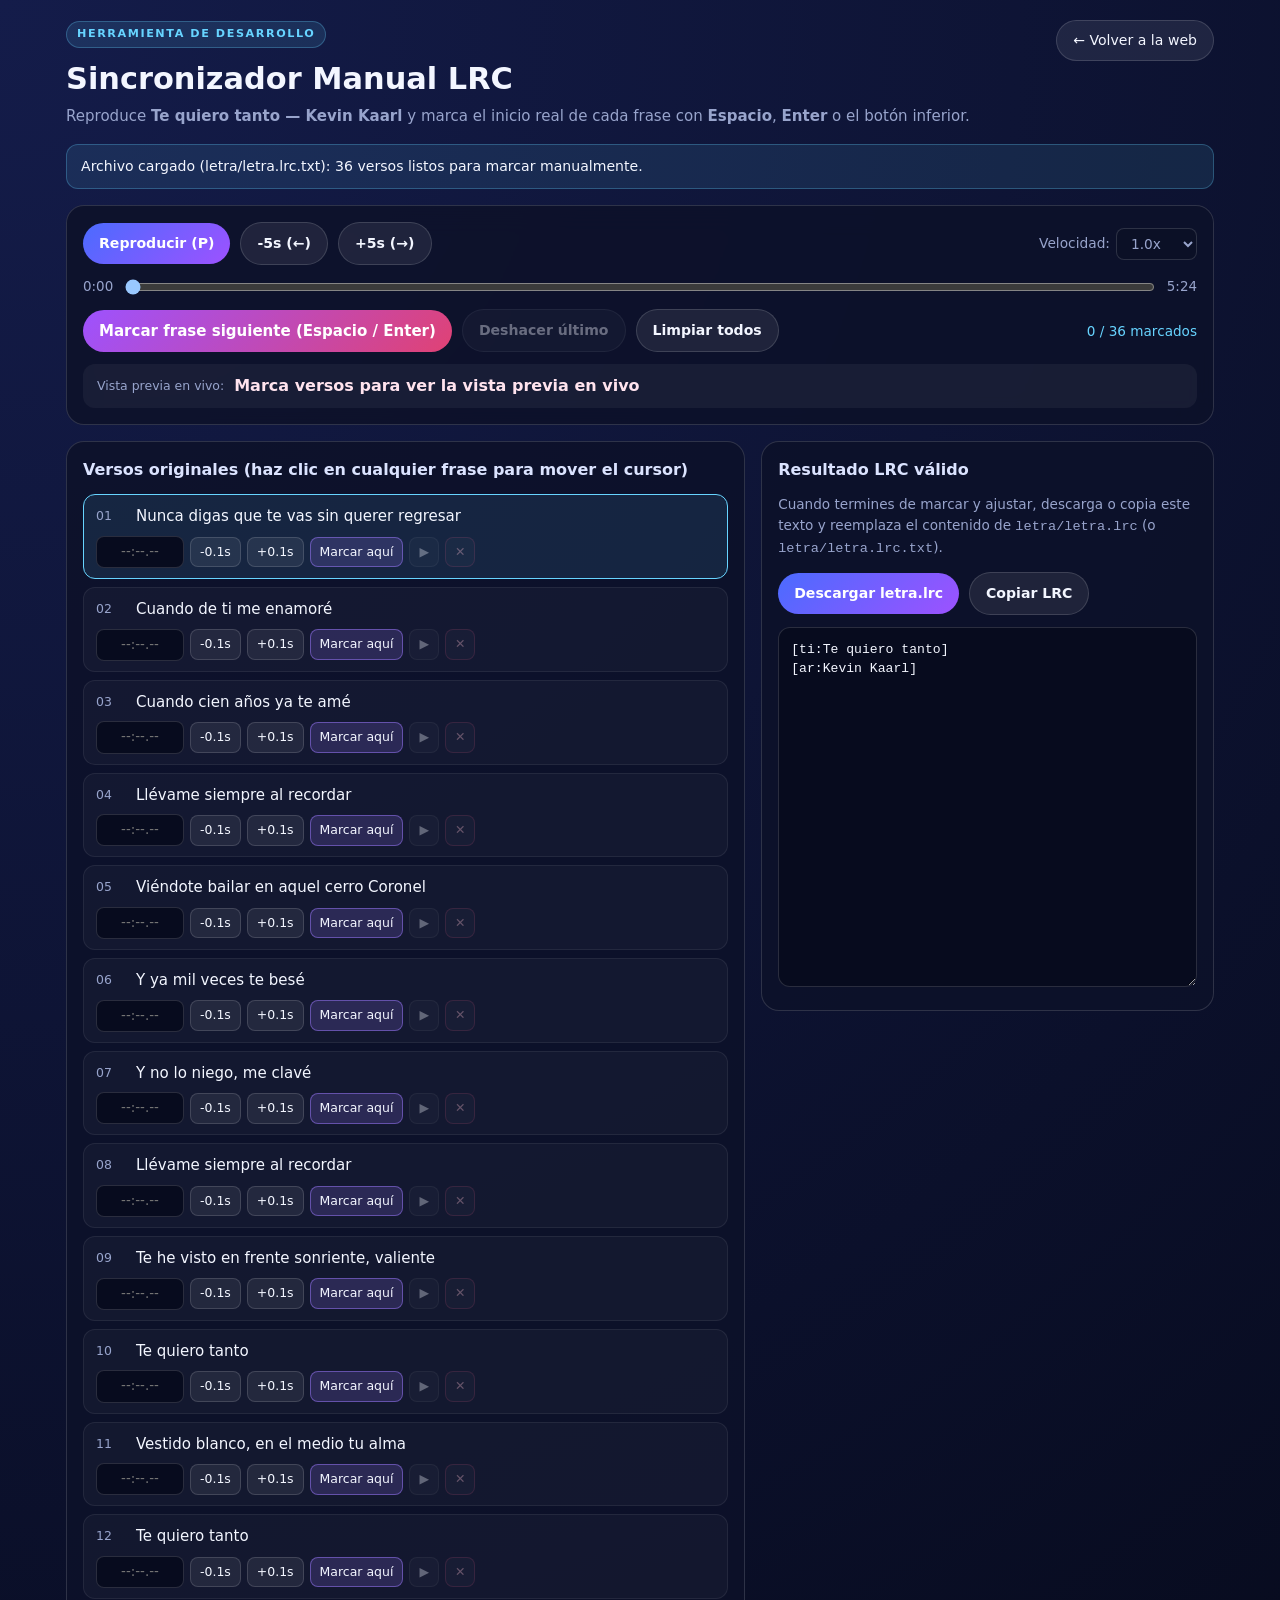
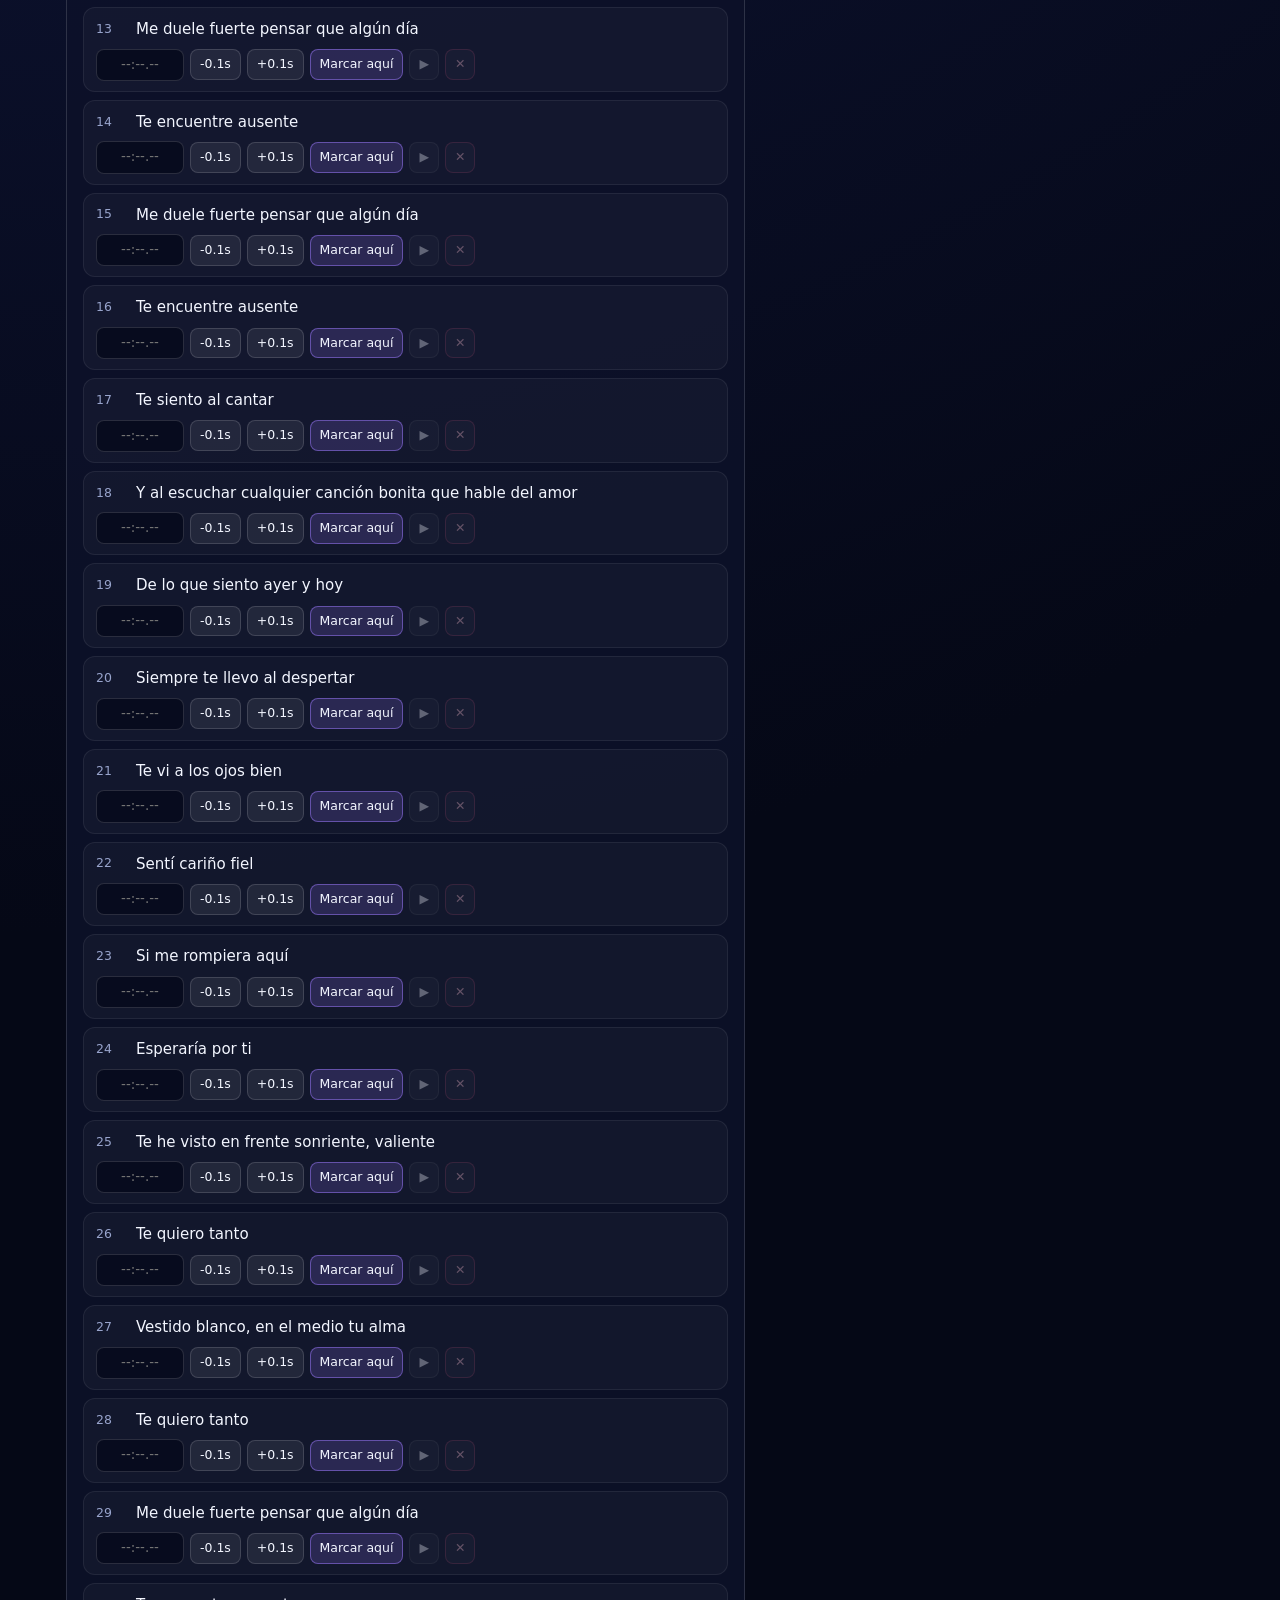
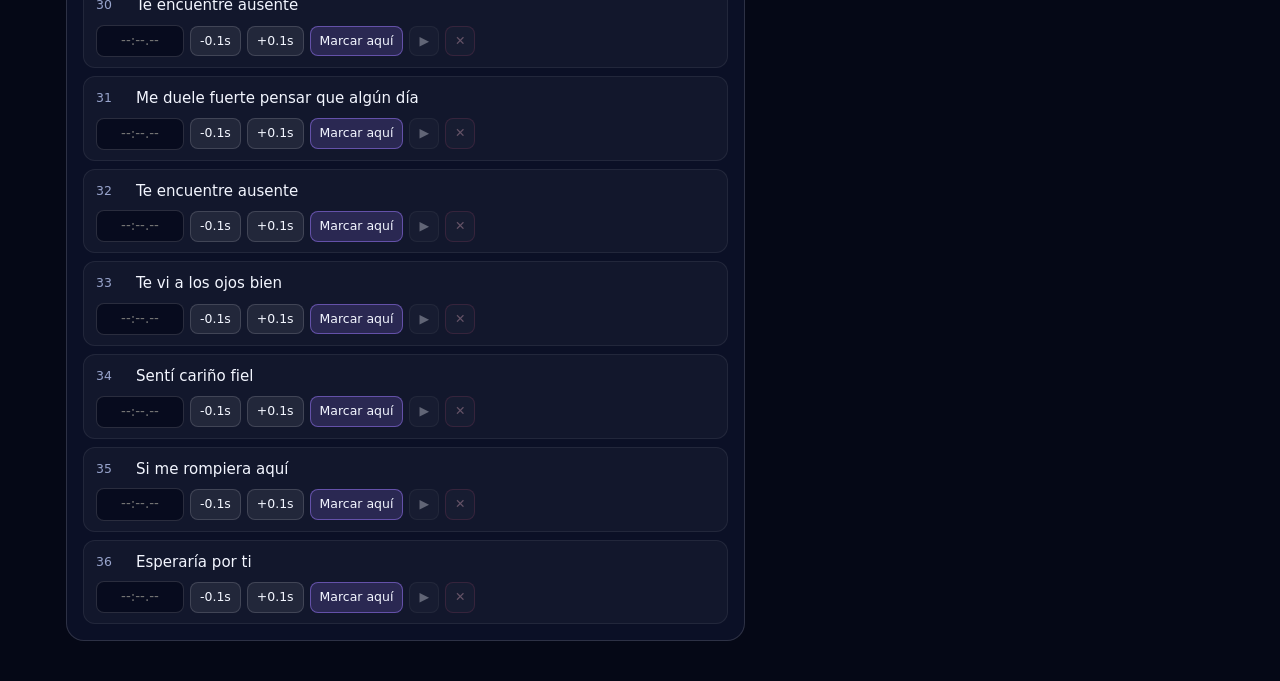
==== sync-tool.html @ 8559fb48 "Add files via upload" ====
<!DOCTYPE html>
<html lang="es">
  <head>
    <meta charset="UTF-8" />
    <meta name="viewport" content="width=device-width, initial-scale=1.0" />
    <title>Sincronizador LRC Manual — Te quiero tanto</title>
    <link rel="stylesheet" href="css/sync-tool.css" />
  </head>
  <body>
    <main class="tool-shell">
      <header class="tool-header">
        <div>
          <span class="tool-badge">HERRAMIENTA DE DESARROLLO</span>
          <h1>Sincronizador Manual LRC</h1>
          <p class="tool-subtitle">
            Reproduce <strong>Te quiero tanto — Kevin Kaarl</strong> y marca el
            inicio real de cada frase con <strong>Espacio</strong>,
            <strong>Enter</strong> o el botón inferior.
          </p>
        </div>
        <a class="tool-back-link" href="index.html">← Volver a la web</a>
      </header>

      <p id="tool-status-banner" class="tool-status" data-type="info">
        Cargando recursos locales...
      </p>

      <section class="tool-player-panel">
        <div class="tool-transport">
          <button id="tool-play-btn" class="btn-main" type="button">
            Reproducir (P)
          </button>
          <button id="tool-rewind-btn" class="btn-ghost" type="button">-5s (←)</button>
          <button id="tool-forward-btn" class="btn-ghost" type="button">+5s (→)</button>

          <label class="rate-label">
            Velocidad:
            <select id="tool-rate-select">
              <option value="0.75">0.75x</option>
              <option value="1" selected>1.0x</option>
              <option value="1.25">1.25x</option>
            </select>
          </label>
        </div>

        <div class="tool-progress-row">
          <span id="tool-current-time">0:00</span>
          <input
            id="tool-progress"
            type="range"
            min="0"
            max="100"
            step="0.1"
            value="0"
            aria-label="Progreso del audio"
          />
          <span id="tool-duration">0:00</span>
        </div>

        <div class="tool-mark-bar">
          <button id="tool-mark-btn" class="btn-mark" type="button">
            Marcar frase siguiente (Espacio / Enter)
          </button>
          <button id="tool-undo-btn" class="btn-ghost" type="button" disabled>
            Deshacer último
          </button>
          <button id="tool-reset-times-btn" class="btn-ghost" type="button">
            Limpiar todos
          </button>
          <span id="tool-marked-count" class="marked-count">0 / 0 marcados</span>
        </div>

        <div class="tool-live-preview">
          <span class="preview-label">Vista previa en vivo:</span>
          <p id="tool-preview-active" class="preview-phrase">
            Marca versos para ver la vista previa en vivo
          </p>
        </div>

        <audio id="tool-audio" preload="metadata"></audio>
      </section>

      <section class="tool-grid">
        <div class="tool-card">
          <h2>Versos originales (haz clic en cualquier frase para mover el cursor)</h2>
          <div id="tool-lines-list" class="sync-lines-list"></div>
        </div>

        <aside class="tool-card tool-export-card">
          <h2>Resultado LRC válido</h2>
          <p class="export-help">
            Cuando termines de marcar y ajustar, descarga o copia este texto y
            reemplaza el contenido de <code>letra/letra.lrc</code> (o
            <code>letra/letra.lrc.txt</code>).
          </p>
          <div class="export-actions">
            <button id="tool-download-btn" class="btn-main" type="button">
              Descargar letra.lrc
            </button>
            <button id="tool-copy-btn" class="btn-ghost" type="button">
              Copiar LRC
            </button>
          </div>
          <textarea
            id="tool-lrc-output"
            class="lrc-output"
            readonly
            spellcheck="false"
            aria-label="Salida en formato LRC"
          ></textarea>
        </aside>
      </section>
    </main>

    <script type="module" src="js/syncTool.js"></script>
  </body>
</html>
---- css/sync-tool.css ----
:root {
  color-scheme: dark;
  --bg: #050816;
  --panel: rgba(13, 18, 42, 0.88);
  --border: rgba(255, 255, 255, 0.14);
  --text: #f3f6ff;
  --muted: #98a4cc;
  --cyan: #67d4ff;
  --violet: #9d7bff;
  --rose: #ff5e8a;
}

*,
*::before,
*::after {
  box-sizing: border-box;
}

body {
  margin: 0;
  min-height: 100vh;
  background: radial-gradient(circle at top left, #141c4a 0%, #050816 62%);
  color: var(--text);
  font-family: 'Segoe UI', system-ui, -apple-system, sans-serif;
  line-height: 1.5;
}

button,
input,
select,
textarea {
  font: inherit;
  color: inherit;
}

.tool-shell {
  max-width: 1180px;
  margin: 0 auto;
  padding: 20px 16px 40px;
  display: flex;
  flex-direction: column;
  gap: 16px;
}

.tool-header {
  display: flex;
  flex-wrap: wrap;
  justify-content: space-between;
  align-items: flex-start;
  gap: 12px;
}

.tool-badge {
  display: inline-block;
  padding: 4px 10px;
  border-radius: 999px;
  font-size: 0.7rem;
  font-weight: 700;
  letter-spacing: 0.14em;
  color: var(--cyan);
  background: rgba(103, 212, 255, 0.12);
  border: 1px solid rgba(103, 212, 255, 0.28);
}

.tool-header h1 {
  margin: 8px 0 4px;
  font-size: clamp(1.4rem, 3vw, 1.9rem);
}

.tool-subtitle {
  margin: 0;
  color: var(--muted);
  font-size: 0.94rem;
}

.tool-back-link {
  padding: 9px 16px;
  border-radius: 999px;
  text-decoration: none;
  color: var(--text);
  background: rgba(255, 255, 255, 0.08);
  border: 1px solid var(--border);
  font-size: 0.88rem;
}

.tool-status {
  margin: 0;
  padding: 11px 14px;
  border-radius: 12px;
  font-size: 0.88rem;
  background: rgba(103, 212, 255, 0.1);
  border: 1px solid rgba(103, 212, 255, 0.28);
}

.tool-status[data-type='error'] {
  color: #ffd3df;
  background: rgba(255, 94, 138, 0.16);
  border-color: rgba(255, 94, 138, 0.36);
}

.tool-player-panel,
.tool-card {
  background: var(--panel);
  border: 1px solid var(--border);
  border-radius: 18px;
  padding: 16px;
}

.tool-player-panel {
  position: sticky;
  top: 10px;
  z-index: 10;
  backdrop-filter: blur(14px);
  display: flex;
  flex-direction: column;
  gap: 12px;
}

.tool-transport,
.tool-mark-bar,
.export-actions {
  display: flex;
  flex-wrap: wrap;
  align-items: center;
  gap: 10px;
}

.btn-main,
.btn-mark,
.btn-ghost {
  padding: 10px 16px;
  border-radius: 999px;
  border: none;
  font-weight: 600;
  font-size: 0.88rem;
  cursor: pointer;
}

.btn-main {
  background: linear-gradient(135deg, #4b6bff, #9d52ff);
  color: #fff;
}

.btn-mark {
  background: linear-gradient(135deg, #9d52ff, #e04274);
  color: #fff;
  font-size: 0.94rem;
}

.btn-ghost {
  background: rgba(255, 255, 255, 0.08);
  border: 1px solid var(--border);
}

.btn-ghost:disabled {
  opacity: 0.4;
  cursor: not-allowed;
}

.rate-label {
  margin-left: auto;
  display: flex;
  align-items: center;
  gap: 6px;
  font-size: 0.86rem;
  color: var(--muted);
}

.rate-label select {
  padding: 6px 10px;
  border-radius: 8px;
  background: #0b1026;
  border: 1px solid var(--border);
}

.tool-progress-row {
  display: flex;
  align-items: center;
  gap: 10px;
  font-size: 0.84rem;
  font-variant-numeric: tabular-nums;
  color: var(--muted);
}

.tool-progress-row input[type='range'] {
  flex: 1;
}

.marked-count {
  margin-left: auto;
  font-size: 0.85rem;
  color: var(--cyan);
}

.tool-live-preview {
  display: flex;
  flex-wrap: wrap;
  align-items: center;
  gap: 10px;
  padding: 10px 14px;
  border-radius: 12px;
  background: rgba(255, 255, 255, 0.05);
}

.preview-label {
  font-size: 0.78rem;
  color: var(--muted);
}

.preview-phrase {
  margin: 0;
  font-weight: 700;
  color: #ffe3ee;
}

.tool-grid {
  display: grid;
  grid-template-columns: 1fr;
  gap: 16px;
}

.tool-card h2 {
  margin: 0 0 12px;
  font-size: 1rem;
  color: #dbe3ff;
}

.sync-lines-list {
  display: flex;
  flex-direction: column;
  gap: 8px;
}

.sync-row {
  display: grid;
  grid-template-columns: 30px 1fr;
  gap: 8px 10px;
  align-items: center;
  padding: 10px 12px;
  border-radius: 12px;
  background: rgba(255, 255, 255, 0.03);
  border: 1px solid rgba(255, 255, 255, 0.07);
}

.sync-row.is-cursor {
  border-color: var(--cyan);
  background: rgba(103, 212, 255, 0.1);
}

.sync-row.is-playing-line {
  border-color: var(--rose);
  background: rgba(255, 94, 138, 0.14);
}

.sync-index {
  font-size: 0.78rem;
  font-variant-numeric: tabular-nums;
  color: var(--muted);
}

.sync-lyric-text {
  font-size: 0.94rem;
  cursor: pointer;
}

.sync-row-controls {
  grid-column: 1 / -1;
  display: flex;
  flex-wrap: wrap;
  align-items: center;
  gap: 6px;
}

.sync-time-input {
  width: 88px;
  padding: 5px 8px;
  border-radius: 8px;
  border: 1px solid var(--border);
  background: #070b1e;
  font-size: 0.84rem;
  font-variant-numeric: tabular-nums;
  text-align: center;
}

.sync-time-input.is-invalid {
  border-color: var(--rose);
}

.mini-btn {
  padding: 5px 9px;
  border-radius: 8px;
  border: 1px solid var(--border);
  background: rgba(255, 255, 255, 0.07);
  font-size: 0.78rem;
  cursor: pointer;
}

.mini-btn--accent {
  border-color: rgba(157, 123, 255, 0.5);
  background: rgba(157, 123, 255, 0.18);
}

.mini-btn--danger {
  border-color: rgba(255, 94, 138, 0.4);
  color: #ffc2d4;
}

.mini-btn:disabled {
  opacity: 0.35;
  cursor: not-allowed;
}

.export-help {
  margin: 0 0 12px;
  font-size: 0.85rem;
  color: var(--muted);
}

.lrc-output {
  margin-top: 12px;
  width: 100%;
  min-height: 360px;
  padding: 12px;
  border-radius: 12px;
  border: 1px solid var(--border);
  background: #070b1e;
  font-family: ui-monospace, SFMono-Regular, Consolas, monospace;
  font-size: 0.82rem;
  line-height: 1.5;
  resize: vertical;
}

@media (min-width: 960px) {
  .tool-grid {
    grid-template-columns: 1.35fr 0.9fr;
    align-items: start;
  }

  .tool-export-card {
    position: sticky;
    top: 235px;
  }
}
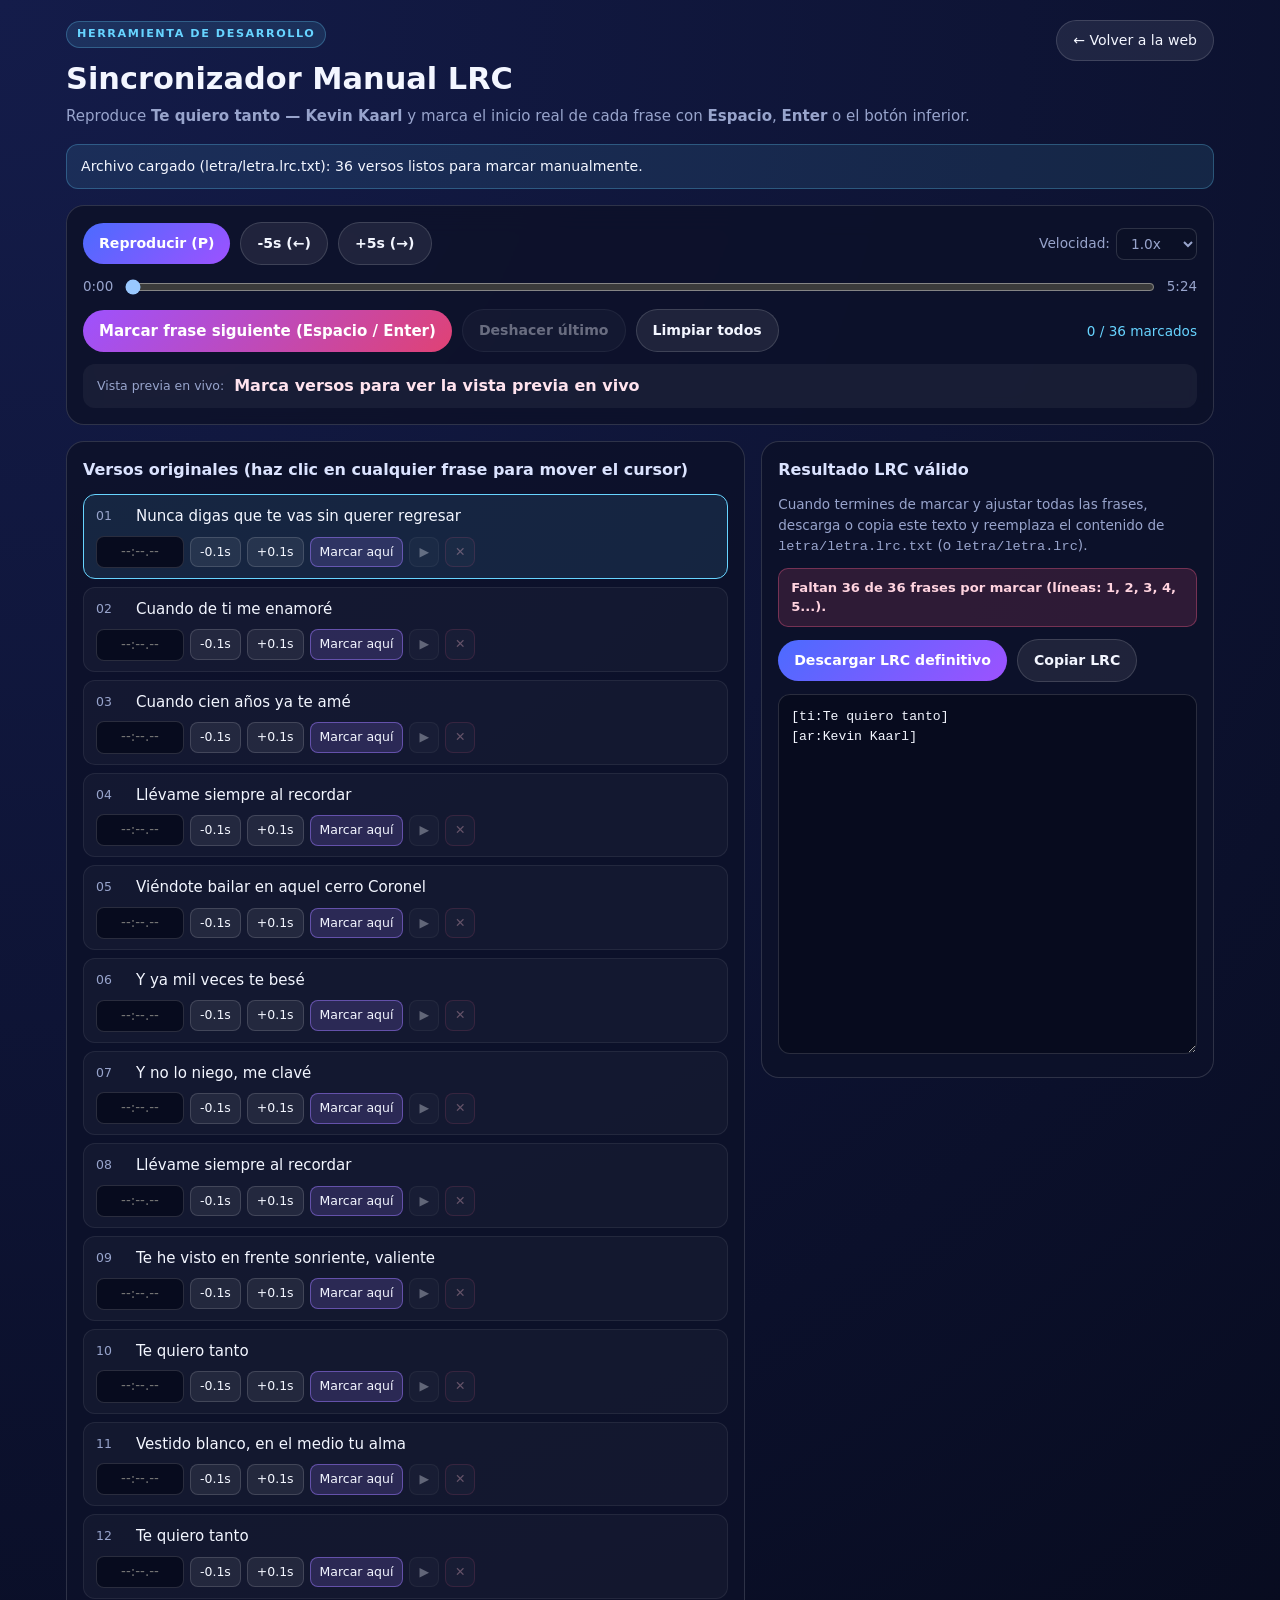
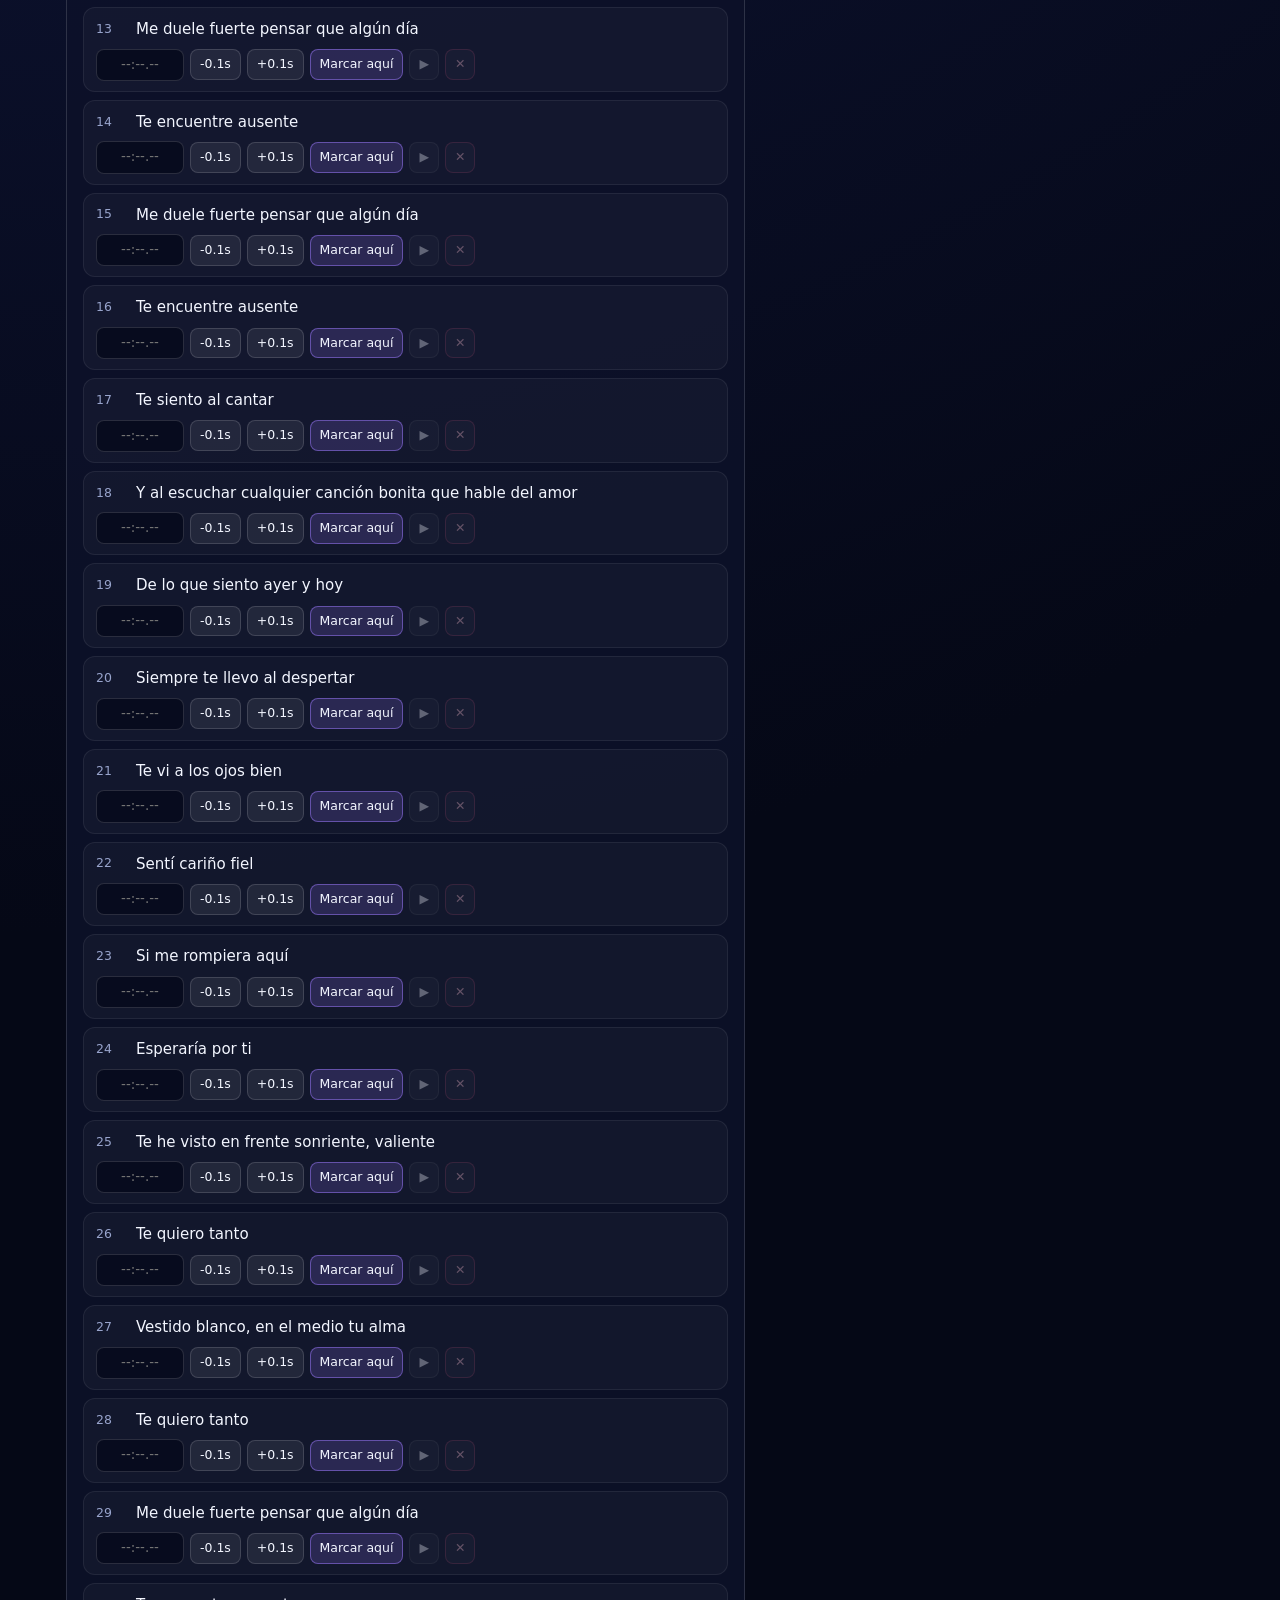
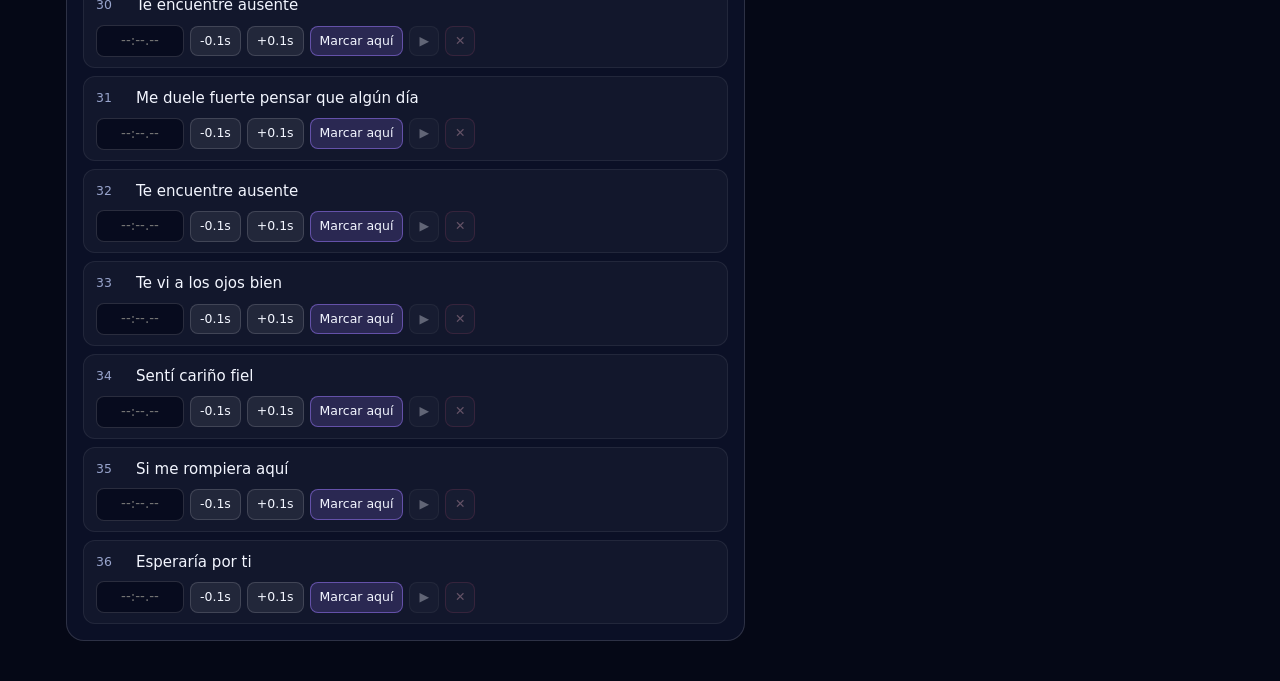
==== commit b746f66c: "Add files via upload" ====
--- a/sync-tool.html
+++ b/sync-tool.html
@@ -89,13 +89,16 @@
         <aside class="tool-card tool-export-card">
           <h2>Resultado LRC válido</h2>
           <p class="export-help">
-            Cuando termines de marcar y ajustar, descarga o copia este texto y
-            reemplaza el contenido de <code>letra/letra.lrc</code> (o
-            <code>letra/letra.lrc.txt</code>).
+            Cuando termines de marcar y ajustar todas las frases, descarga o copia
+            este texto y reemplaza el contenido de
+            <code>letra/letra.lrc.txt</code> (o <code>letra/letra.lrc</code>).
+          </p>
+          <p id="tool-export-validation" class="export-validation" data-ready="false">
+            Pendiente: marca todas las frases para habilitar la exportación definitiva.
           </p>
           <div class="export-actions">
             <button id="tool-download-btn" class="btn-main" type="button">
-              Descargar letra.lrc
+              Descargar LRC definitivo
             </button>
             <button id="tool-copy-btn" class="btn-ghost" type="button">
               Copiar LRC
--- a/css/sync-tool.css
+++ b/css/sync-tool.css
@@ -311,9 +311,26 @@
 }
 
 .export-help {
+  margin: 0 0 10px;
+  font-size: 0.85rem;
+  color: var(--muted);
+}
+
+.export-validation {
   margin: 0 0 12px;
-  font-size: 0.85rem;
-  color: var(--muted);
+  padding: 9px 12px;
+  border-radius: 10px;
+  font-size: 0.82rem;
+  font-weight: 600;
+  color: #ffd3df;
+  background: rgba(255, 94, 138, 0.14);
+  border: 1px solid rgba(255, 94, 138, 0.34);
+}
+
+.export-validation[data-ready='true'] {
+  color: #b8ffdf;
+  background: rgba(46, 204, 138, 0.14);
+  border-color: rgba(46, 204, 138, 0.36);
 }
 
 .lrc-output {
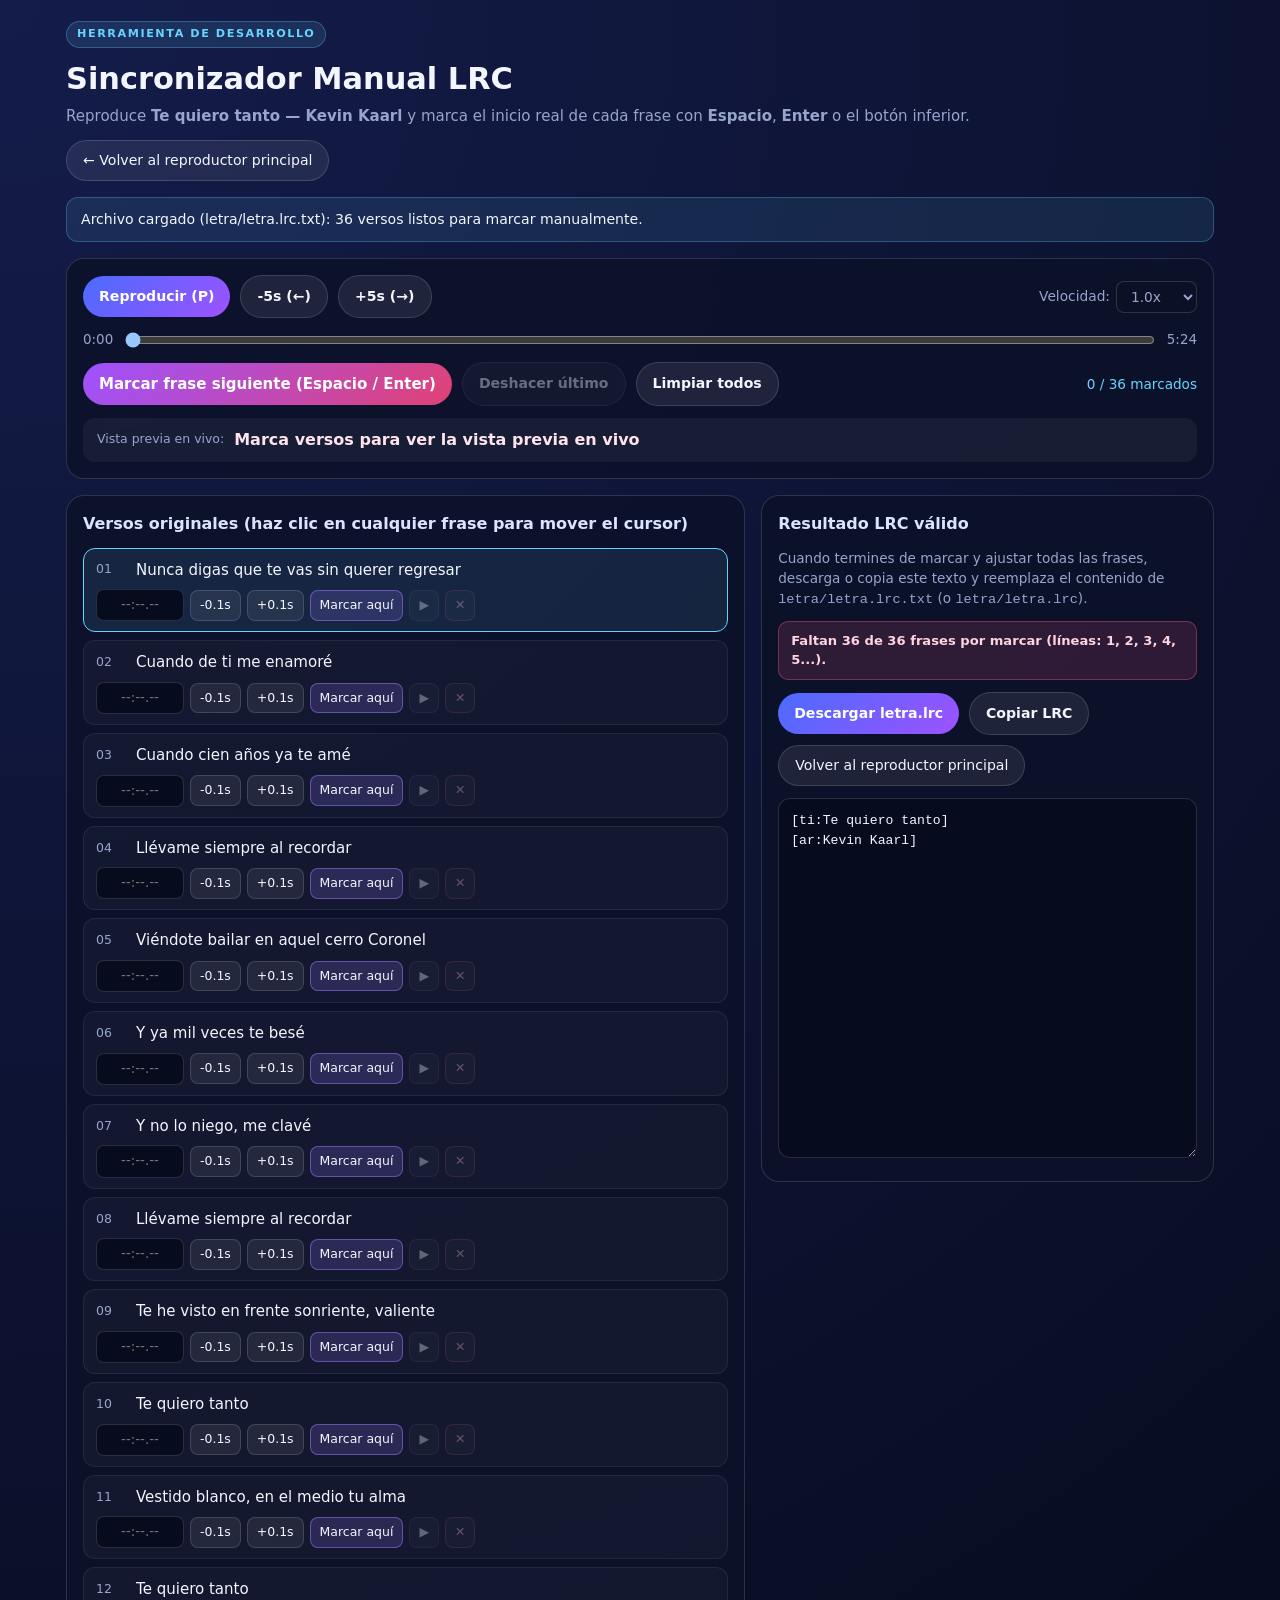
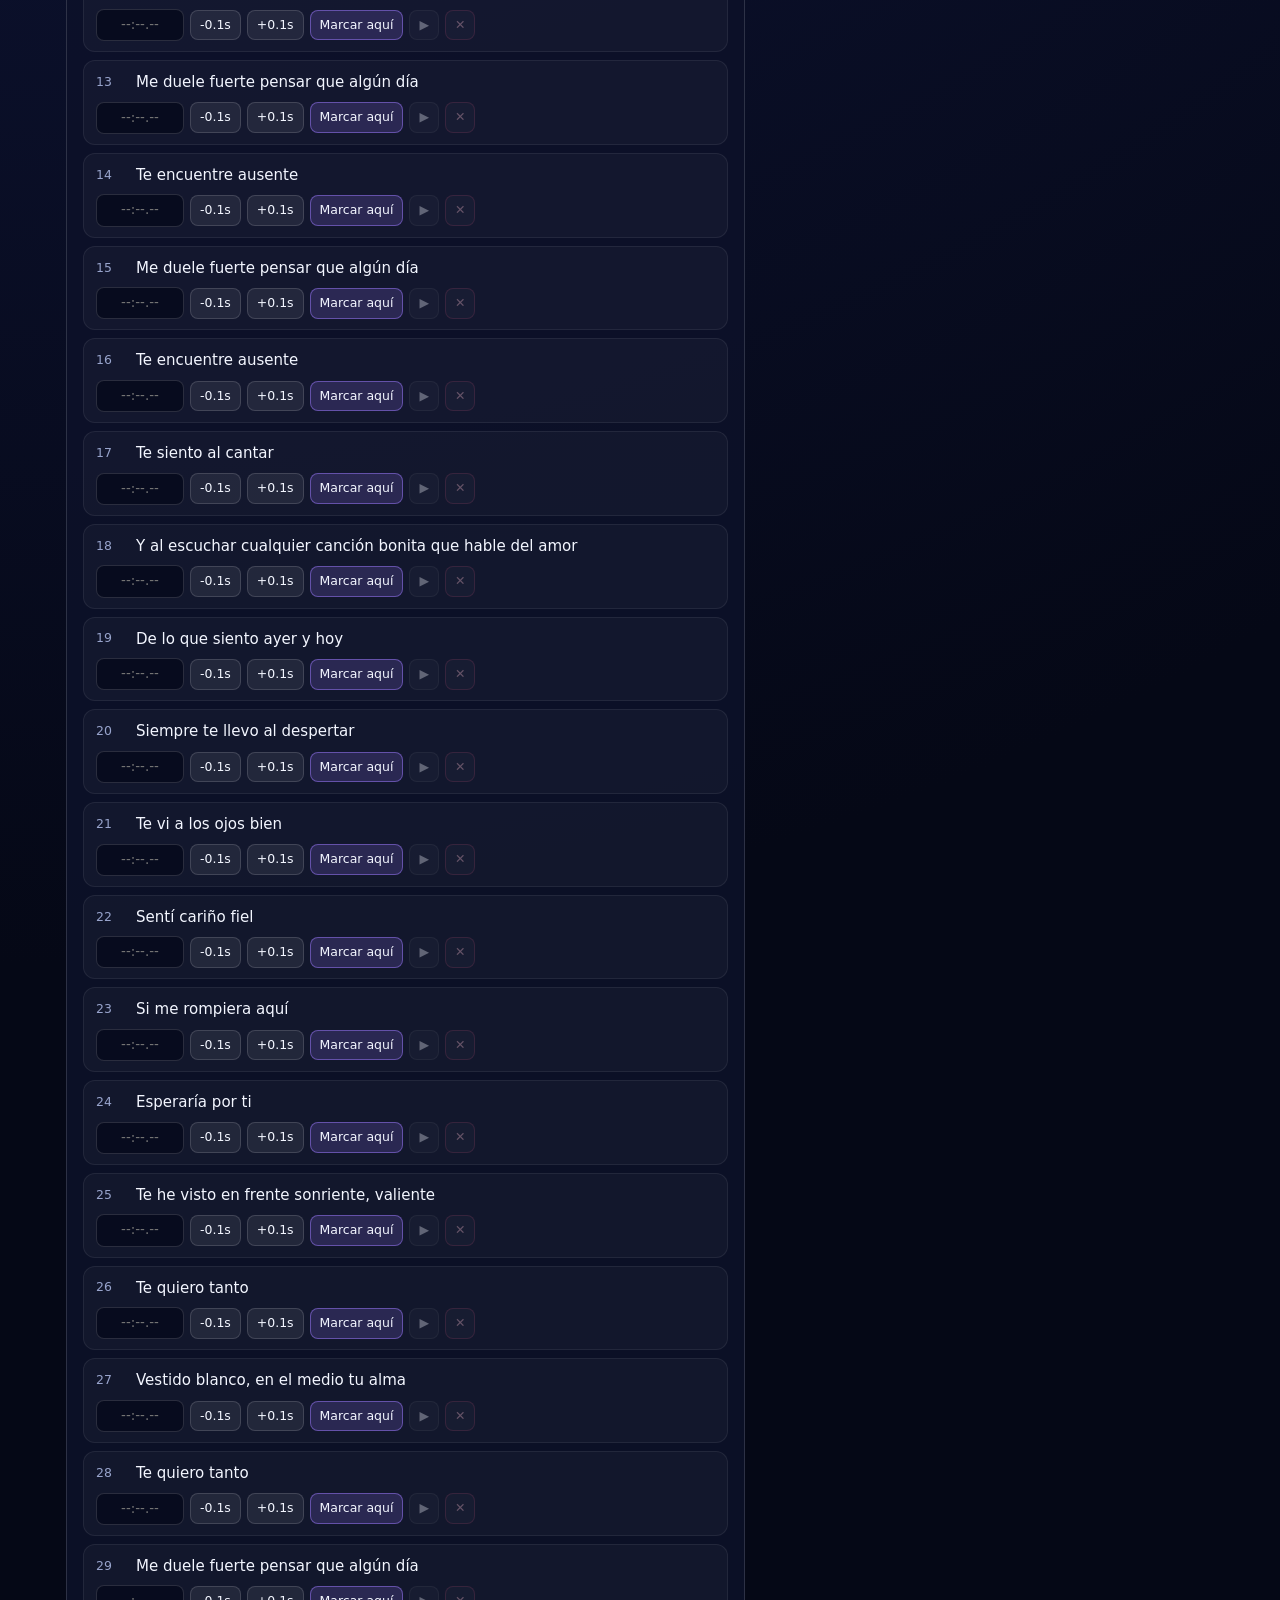
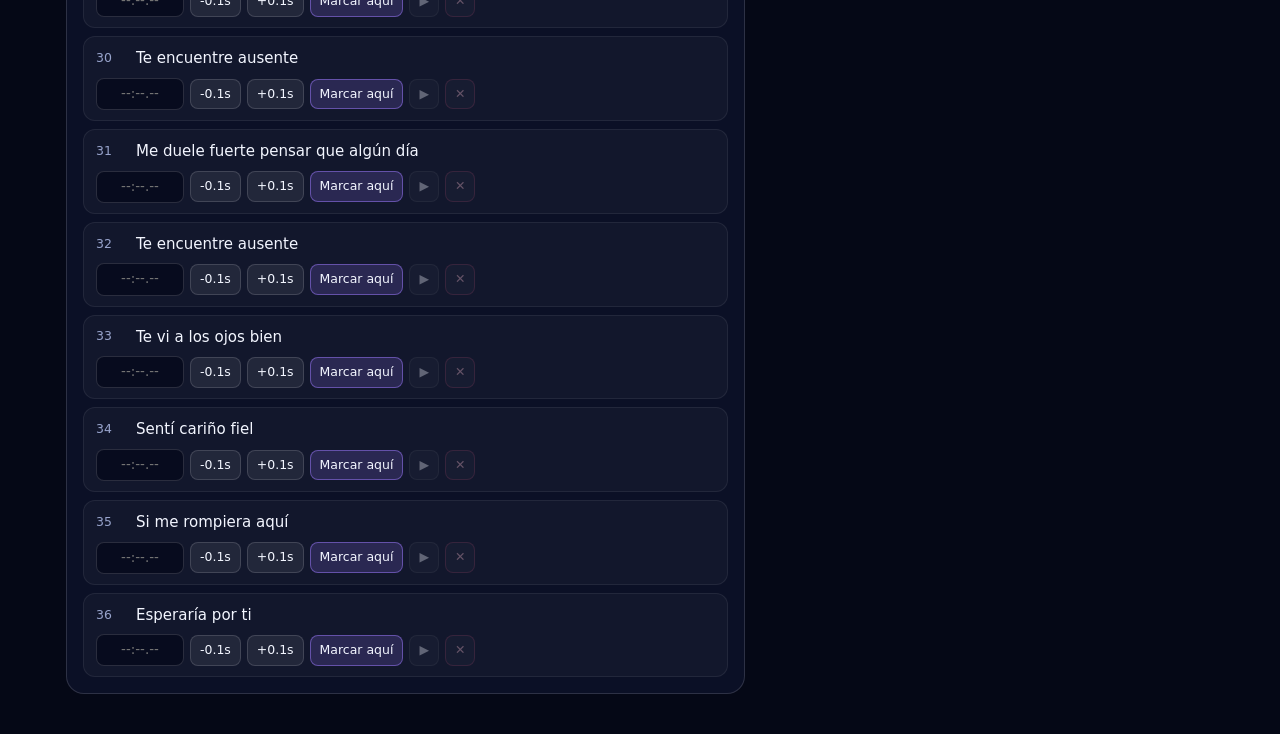
==== commit b5cddb08: "Add files via upload" ====
--- a/sync-tool.html
+++ b/sync-tool.html
@@ -18,7 +18,7 @@
             <strong>Enter</strong> o el botón inferior.
           </p>
         </div>
-        <a class="tool-back-link" href="index.html">← Volver a la web</a>
+        <a class="tool-back-link" href="index.html">← Volver al reproductor principal</a>
       </header>
 
       <p id="tool-status-banner" class="tool-status" data-type="info">
@@ -98,11 +98,14 @@
           </p>
           <div class="export-actions">
             <button id="tool-download-btn" class="btn-main" type="button">
-              Descargar LRC definitivo
+              Descargar letra.lrc
             </button>
             <button id="tool-copy-btn" class="btn-ghost" type="button">
               Copiar LRC
             </button>
+            <a class="tool-back-link" href="index.html">
+              Volver al reproductor principal
+            </a>
           </div>
           <textarea
             id="tool-lrc-output"
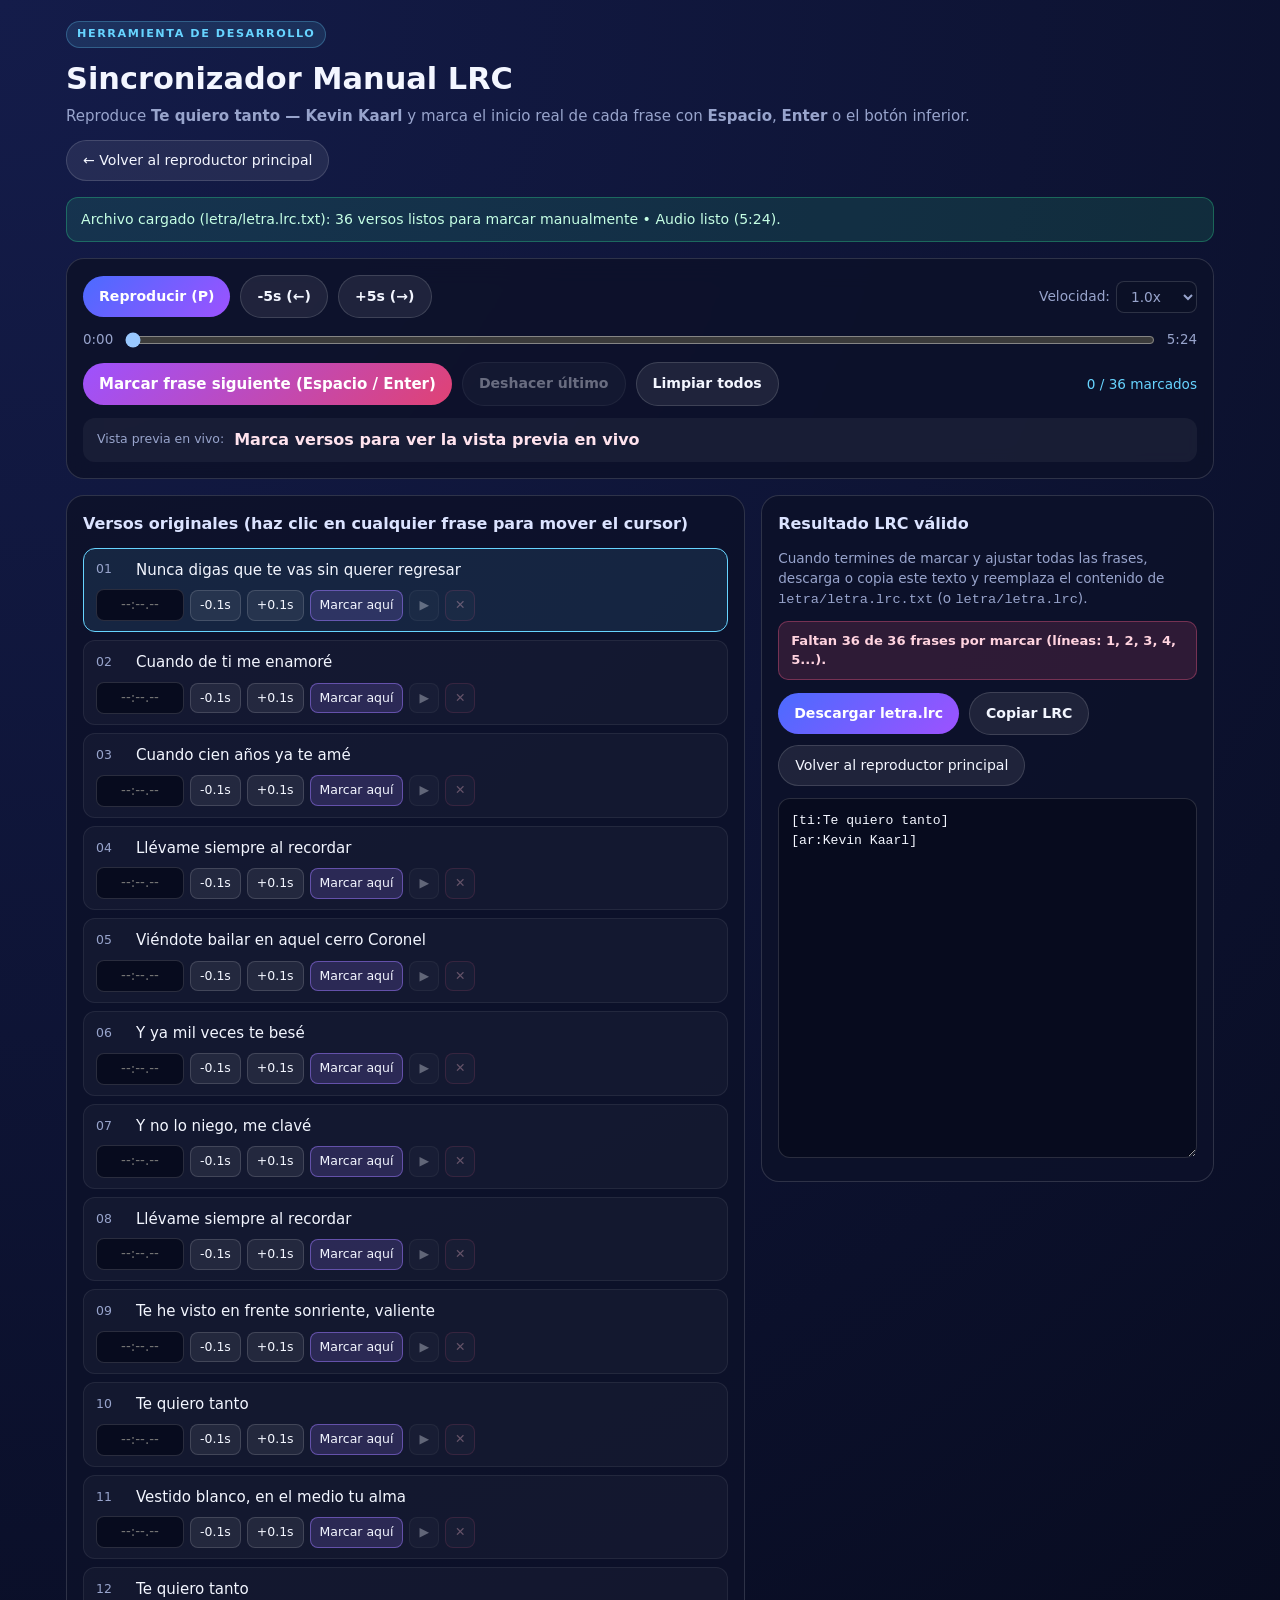
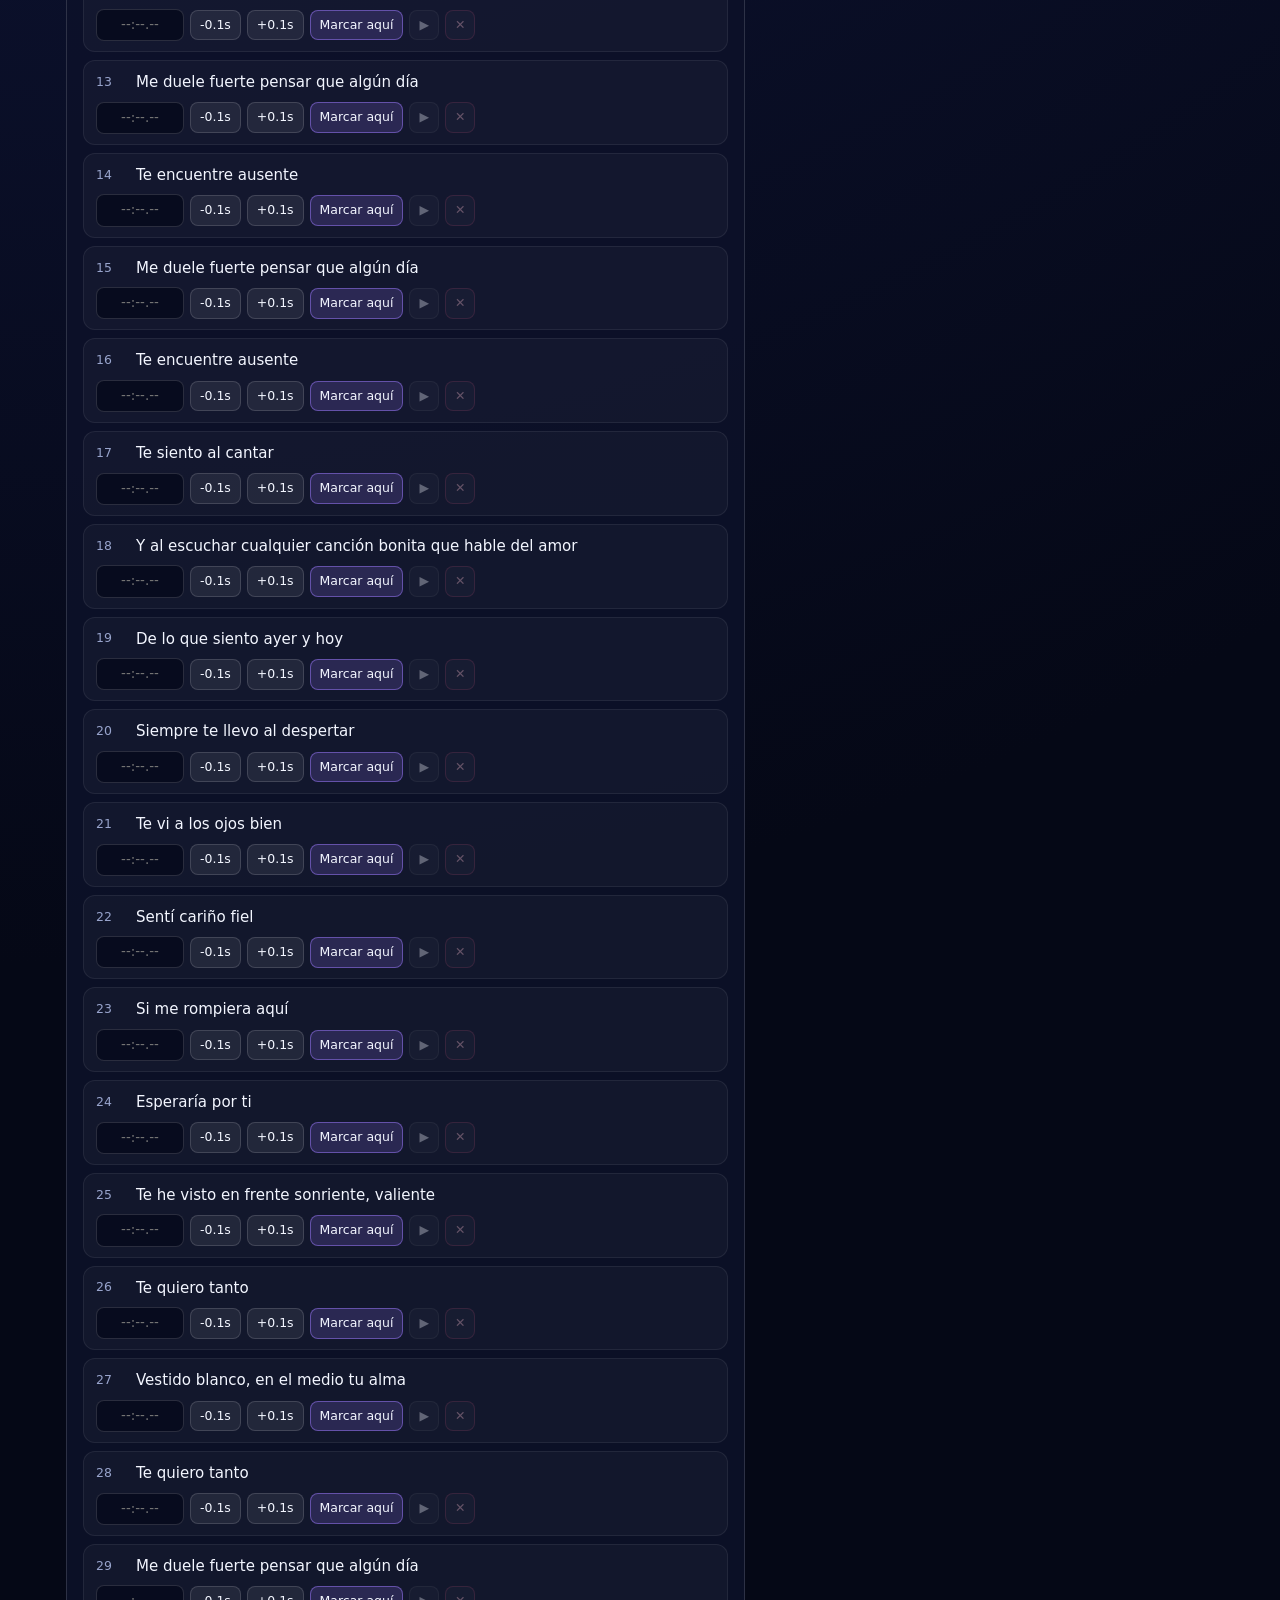
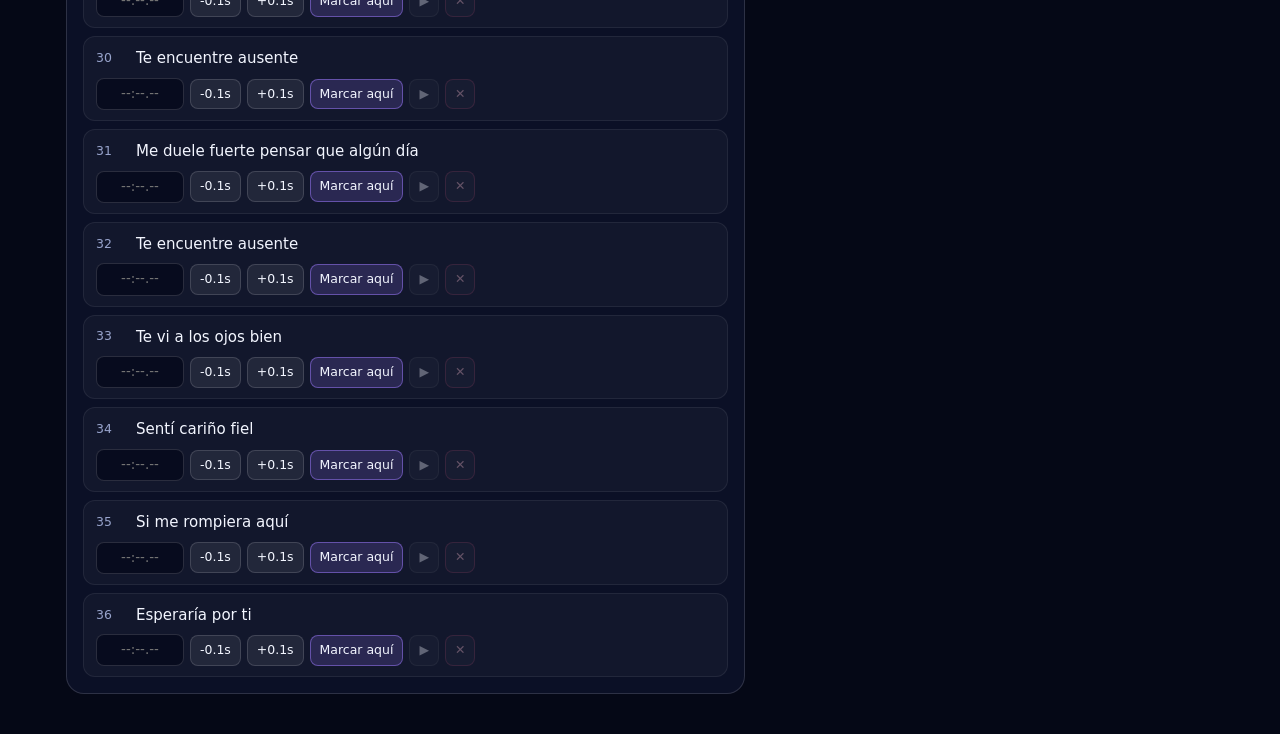
==== commit 0fef038c: "Add files via upload" ====
--- a/sync-tool.html
+++ b/sync-tool.html
@@ -118,6 +118,36 @@
       </section>
     </main>
 
+    <script>
+      (function () {
+        var banner = document.getElementById('tool-status-banner');
+        if (window.location.protocol === 'file:') {
+          if (banner) {
+            banner.dataset.type = 'error';
+            banner.textContent =
+              'Error: abriste sync-tool.html como archivo local (file://). Los navegadores bloquean los módulos ES y la lectura de la letra sin un servidor HTTP. Ejecuta "python -m http.server 8000" (o Live Server) y abre http://localhost:8000/sync-tool.html.';
+          }
+          return;
+        }
+
+        window.addEventListener('error', function (event) {
+          if (banner && !window.__SYNC_TOOL_INITIALIZED__) {
+            banner.dataset.type = 'error';
+            banner.textContent =
+              'Error al inicializar JavaScript: ' +
+              (event.message || 'revisa la consola del navegador.');
+          }
+        });
+
+        window.setTimeout(function () {
+          if (banner && !window.__SYNC_TOOL_INITIALIZED__) {
+            banner.dataset.type = 'error';
+            banner.textContent =
+              'No se pudo inicializar js/syncTool.js. Verifica que el servidor HTTP esté activo y revisa la pestaña Consola / Red (F12).';
+          }
+        }, 2000);
+      })();
+    </script>
     <script type="module" src="js/syncTool.js"></script>
   </body>
 </html>
--- a/css/sync-tool.css
+++ b/css/sync-tool.css
@@ -33,6 +33,10 @@
   color: inherit;
 }
 
+[hidden] {
+  display: none !important;
+}
+
 .tool-shell {
   max-width: 1180px;
   margin: 0 auto;
@@ -98,6 +102,12 @@
   border-color: rgba(255, 94, 138, 0.36);
 }
 
+.tool-status[data-type='success'] {
+  color: #c5ffe4;
+  background: rgba(46, 204, 138, 0.14);
+  border-color: rgba(46, 204, 138, 0.36);
+}
+
 .tool-player-panel,
 .tool-card {
   background: var(--panel);
